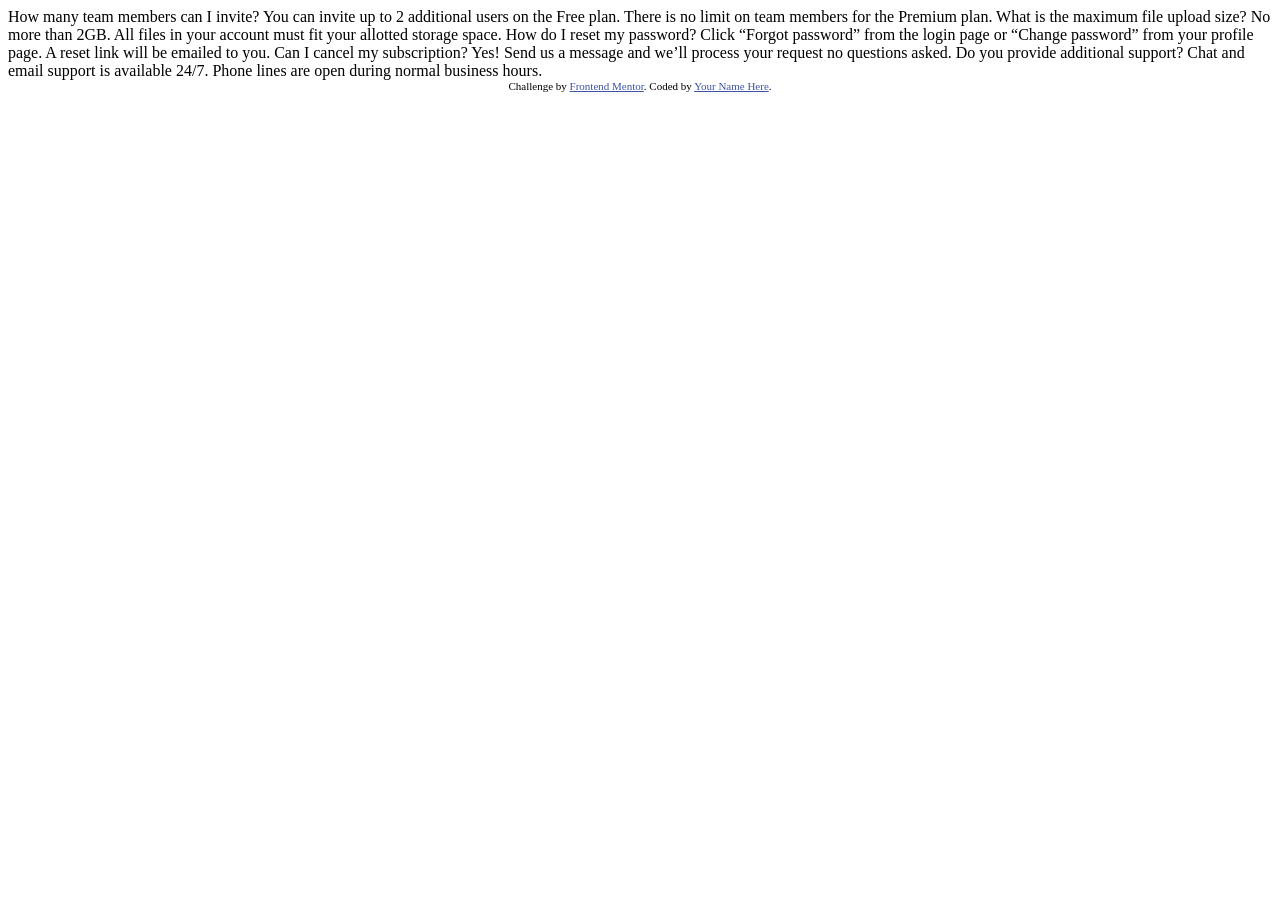
==== challenge-2/index.html @ e449826d "init" ====
<!DOCTYPE html>
<html lang="en">
<head>
  <meta charset="UTF-8">
  <meta name="viewport" content="width=device-width, initial-scale=1.0"> <!-- displays site properly based on user's device -->

  <link rel="icon" type="image/png" sizes="32x32" href="./images/favicon-32x32.png">
  
  <title>Frontend Mentor | FAQ Accordion Card</title>

  <!-- Feel free to remove these styles or customise in your own stylesheet 👍 -->
  <style>
    .attribution { font-size: 11px; text-align: center; }
    .attribution a { color: hsl(228, 45%, 44%); }
  </style>
</head>
<body>
  How many team members can I invite?
  You can invite up to 2 additional users on the Free plan. There is no limit on 
  team members for the Premium plan.

  What is the maximum file upload size?
  No more than 2GB. All files in your account must fit your allotted storage space.

  How do I reset my password?
  Click “Forgot password” from the login page or “Change password” from your profile page.
  A reset link will be emailed to you.

  Can I cancel my subscription?
  Yes! Send us a message and we’ll process your request no questions asked.

  Do you provide additional support?
  Chat and email support is available 24/7. Phone lines are open during normal business hours.

  <div class="attribution">
    Challenge by <a href="https://www.frontendmentor.io?ref=challenge" target="_blank">Frontend Mentor</a>. 
    Coded by <a href="#">Your Name Here</a>.
  </div>
</body>
</html>
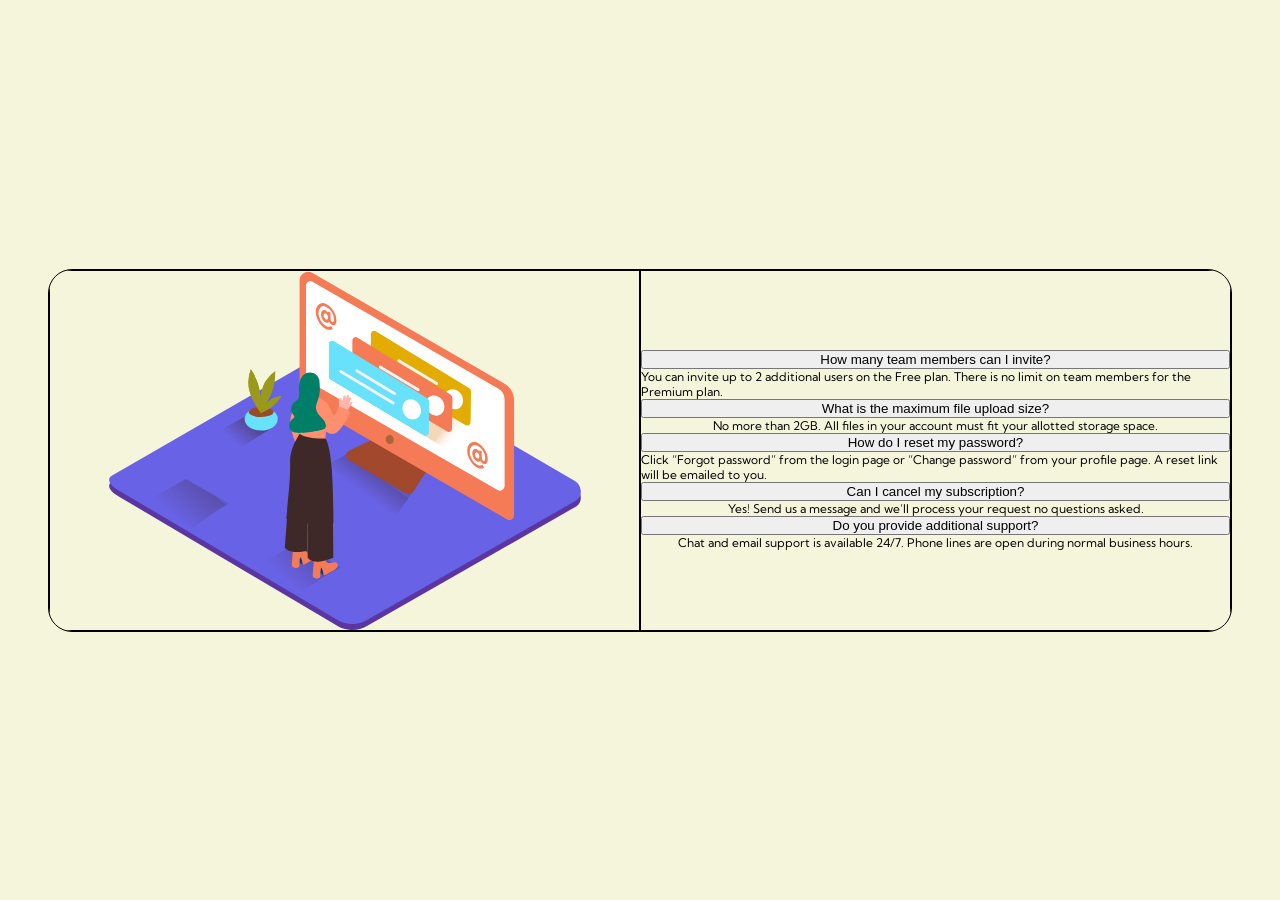
==== commit ce605699: "started" ====
--- a/challenge-2/index.html
+++ b/challenge-2/index.html
@@ -1,40 +1,43 @@
 <!DOCTYPE html>
 <html lang="en">
+
 <head>
   <meta charset="UTF-8">
-  <meta name="viewport" content="width=device-width, initial-scale=1.0"> <!-- displays site properly based on user's device -->
+  <meta name="viewport" content="width=device-width, initial-scale=1.0">
+  <!-- displays site properly based on user's device -->
+  <link rel="icon" type="image/png" sizes="32x32" href="./images/favicon-32x32.png">
+  <link rel="stylesheet" href="styles.css">
+  <link rel="preconnect" href="https://fonts.googleapis.com">
+  <link rel="preconnect" href="https://fonts.gstatic.com" crossorigin>
+  <link href="https://fonts.googleapis.com/css2?family=Kumbh+Sans:wght@400;700&display=swap" rel="stylesheet">
+  <title>Frontend Mentor | FAQ Accordion Card</title>
+</head>
 
-  <link rel="icon" type="image/png" sizes="32x32" href="./images/favicon-32x32.png">
-  
-  <title>Frontend Mentor | FAQ Accordion Card</title>
+<body>
+  <section class="main">
+    <div class="mobile">Mobile picture</div>
+    <div class="left">
+      <img src="./images/illustration-woman-online-desktop.svg" />
+    </div>
+    <div class="right">
+      <button>How many team members can I invite?</button>
+      You can invite up to 2 additional users on the Free plan. There is no limit on
+      team members for the Premium plan.
 
-  <!-- Feel free to remove these styles or customise in your own stylesheet 👍 -->
-  <style>
-    .attribution { font-size: 11px; text-align: center; }
-    .attribution a { color: hsl(228, 45%, 44%); }
-  </style>
-</head>
-<body>
-  How many team members can I invite?
-  You can invite up to 2 additional users on the Free plan. There is no limit on 
-  team members for the Premium plan.
+      <button>What is the maximum file upload size?</button>
+      No more than 2GB. All files in your account must fit your allotted storage space.
 
-  What is the maximum file upload size?
-  No more than 2GB. All files in your account must fit your allotted storage space.
+      <button>How do I reset my password?</button>
+      Click “Forgot password” from the login page or “Change password” from your profile page.
+      A reset link will be emailed to you.
 
-  How do I reset my password?
-  Click “Forgot password” from the login page or “Change password” from your profile page.
-  A reset link will be emailed to you.
+      <button>Can I cancel my subscription?</button>
+      Yes! Send us a message and we’ll process your request no questions asked.
 
-  Can I cancel my subscription?
-  Yes! Send us a message and we’ll process your request no questions asked.
+      <button>Do you provide additional support?</button>
+      Chat and email support is available 24/7. Phone lines are open during normal business hours.
+    </div>
+  </section>
+</body>
 
-  Do you provide additional support?
-  Chat and email support is available 24/7. Phone lines are open during normal business hours.
-
-  <div class="attribution">
-    Challenge by <a href="https://www.frontendmentor.io?ref=challenge" target="_blank">Frontend Mentor</a>. 
-    Coded by <a href="#">Your Name Here</a>.
-  </div>
-</body>
 </html>
--- a/challenge-2/styles.css
+++ b/challenge-2/styles.css
@@ -0,0 +1,52 @@
+*,
+html,
+body {
+    box-sizing: border-box;
+    padding: 0;
+    margin: 0;
+}
+
+html,
+body {
+    height: 100%;
+    width: 100%;
+    background-color: beige;
+    display: flex;
+    justify-content: center;
+    align-items: center;
+    font-family: 'Kumbh Sans', sans-serif;
+    font-size: 12px;
+}
+
+div,
+p,
+h1,
+section {
+    border: 1px solid black;
+}
+
+section {
+    display: flex;
+    flex-direction: row;
+    border-radius: 2em;
+    overflow: hidden;
+    max-width: 1440px;
+}
+
+.left,
+.right {
+    display: flex;
+    flex-direction: column;
+    justify-content: center;
+    align-items: center;
+    flex-basis: 50%;
+}
+
+.mobile {
+    flex-basis: 0%;
+    display: none;
+}
+
+button {
+    width: 100%;
+}
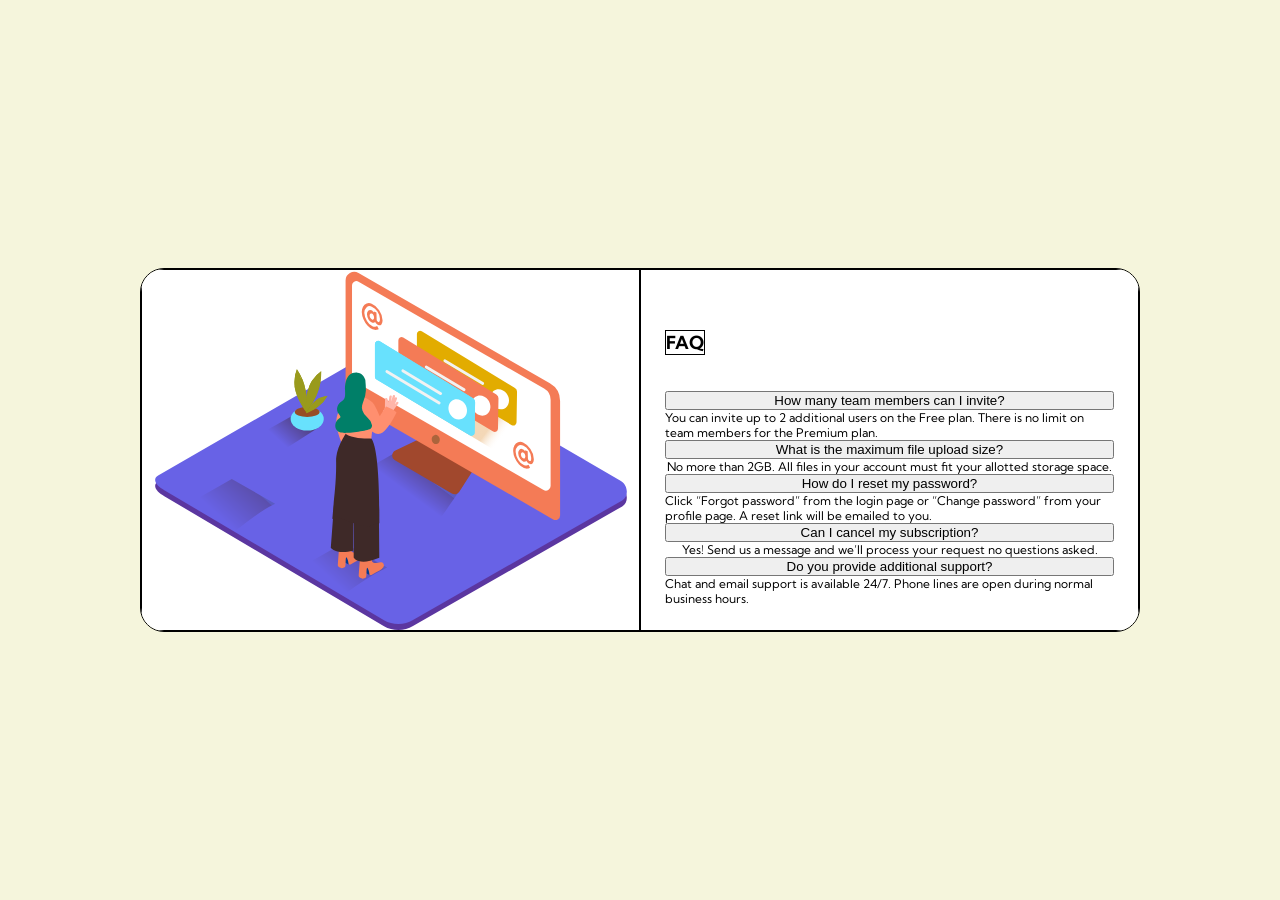
==== commit 3a4b354b: "process" ====
--- a/challenge-2/index.html
+++ b/challenge-2/index.html
@@ -20,6 +20,7 @@
       <img src="./images/illustration-woman-online-desktop.svg" />
     </div>
     <div class="right">
+      <h1>FAQ</h1>
       <button>How many team members can I invite?</button>
       You can invite up to 2 additional users on the Free plan. There is no limit on
       team members for the Premium plan.
--- a/challenge-2/styles.css
+++ b/challenge-2/styles.css
@@ -30,16 +30,26 @@
     flex-direction: row;
     border-radius: 2em;
     overflow: hidden;
-    max-width: 1440px;
+    max-width: 1000px;
 }
 
 .left,
 .right {
     display: flex;
     flex-direction: column;
-    justify-content: center;
+    justify-content: space-around;
     align-items: center;
     flex-basis: 50%;
+    background-color: white;
+}
+
+.right {
+    padding: 2em;
+}
+
+h1 {
+    align-self: flex-start;
+    margin: 2em 0;
 }
 
 .mobile {
@@ -49,4 +59,14 @@
 
 button {
     width: 100%;
+}
+
+:root {
+    --color-very-dark-blue: hsl(238, 29%, 16%);
+    --color-soft-red: hsl(14, 88%, 65%);
+    --color-dark-grayish-blue: hsl(237, 12%, 33%);
+    --color-dark-grayish-blue: hsl(240, 6%, 50%);
+
+    --color-bg-violet: hsl(273, 75%, 66%);
+    --color-bg-blue: hsl(240, 73%, 65%);
 }
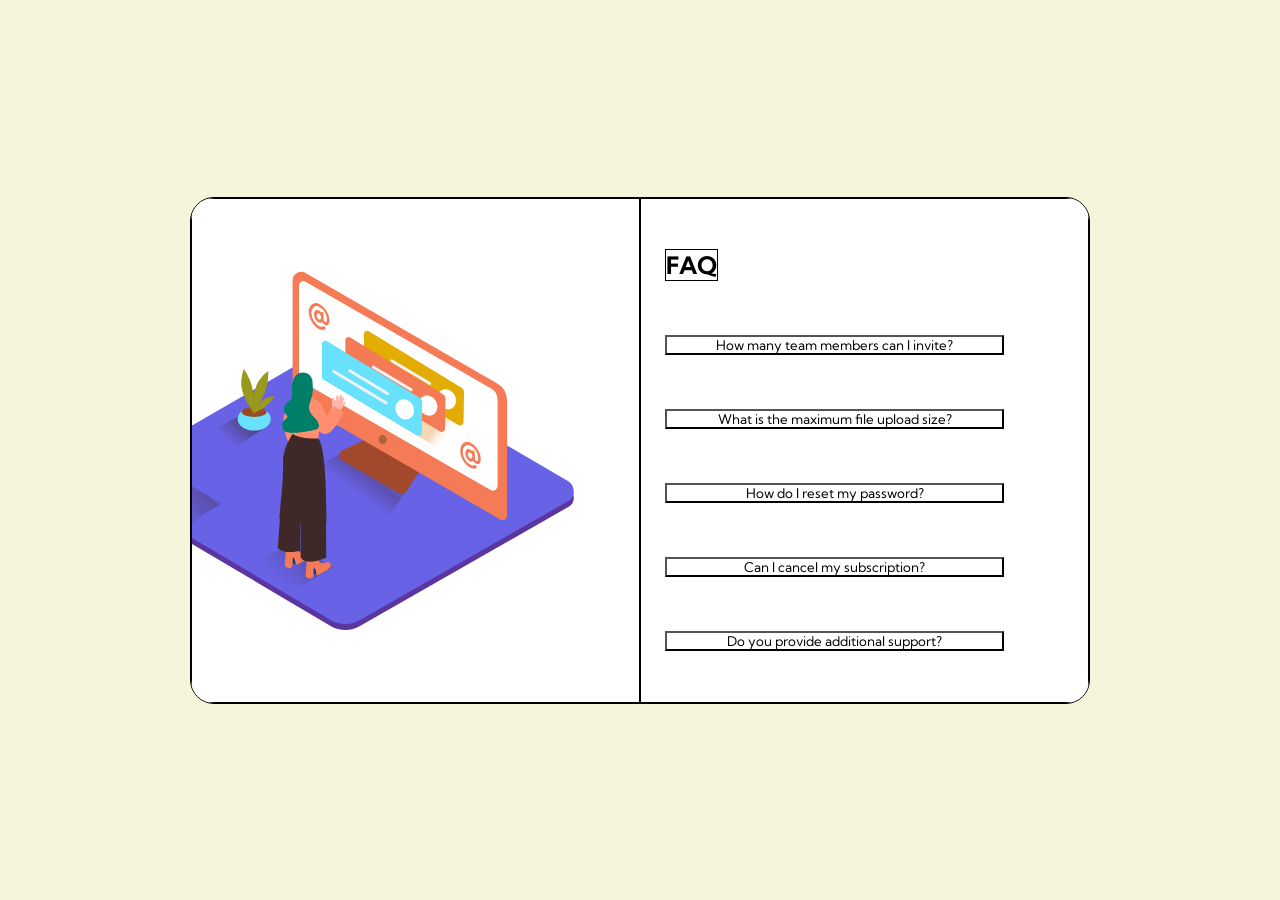
==== commit e6a36131: "needs rework" ====
--- a/challenge-2/index.html
+++ b/challenge-2/index.html
@@ -17,28 +17,43 @@
   <section class="main">
     <div class="mobile">Mobile picture</div>
     <div class="left">
-      <img src="./images/illustration-woman-online-desktop.svg" />
+      <img src="./images/illustration-woman-online-desktop.svg" id="desktop-img" />
     </div>
     <div class="right">
       <h1>FAQ</h1>
-      <button>How many team members can I invite?</button>
-      You can invite up to 2 additional users on the Free plan. There is no limit on
-      team members for the Premium plan.
+      <button class="accordion">How many team members can I invite?</button>
+      <div class="panel">You can invite up to 2 additional users on the Free plan. There is no limit on
+        team members for the Premium plan.</div>
 
-      <button>What is the maximum file upload size?</button>
-      No more than 2GB. All files in your account must fit your allotted storage space.
+      <button class="accordion">What is the maximum file upload size?</button>
+      <div class="panel">No more than 2GB. All files in your account must fit your allotted storage space.
+      </div>
 
-      <button>How do I reset my password?</button>
-      Click “Forgot password” from the login page or “Change password” from your profile page.
-      A reset link will be emailed to you.
+      <button class="accordion">How do I reset my password?</button>
+      <div class="panel">Click “Forgot password” from the login page or “Change password” from your profile page.
+        A reset link will be emailed to you.</div>
 
-      <button>Can I cancel my subscription?</button>
-      Yes! Send us a message and we’ll process your request no questions asked.
+      <button class="accordion">Can I cancel my subscription?</button>
+      <div class="panel">Yes! Send us a message and we’ll process your request no questions asked.
+      </div>
 
-      <button>Do you provide additional support?</button>
-      Chat and email support is available 24/7. Phone lines are open during normal business hours.
+      <button class="accordion">Do you provide additional support?</button>
+      <div class="panel">Chat and email support is available 24/7. Phone lines are open during normal business hours.
+      </div>
     </div>
   </section>
+  <script>
+
+    const acc = document.getElementsByClassName('accordion')
+    for (let i = 0; i < acc.length; i++) {
+      acc[i].addEventListener('click', () => {
+        this.classList.toggle('active')
+        const p = this.nextElementSibling
+        console.log(p)
+        p.style.display = p.style.display === 'block' ? 'none' : 'block'
+      })
+    }
+  </script>
 </body>
 
 </html>
--- a/challenge-2/styles.css
+++ b/challenge-2/styles.css
@@ -16,6 +16,7 @@
     align-items: center;
     font-family: 'Kumbh Sans', sans-serif;
     font-size: 12px;
+    font-weight: 400;
 }
 
 div,
@@ -30,7 +31,7 @@
     flex-direction: row;
     border-radius: 2em;
     overflow: hidden;
-    max-width: 1000px;
+    max-width: 900px;
 }
 
 .left,
@@ -41,15 +42,24 @@
     align-items: center;
     flex-basis: 50%;
     background-color: white;
+    overflow: hidden;
+}
+
+.left {
+    padding-right: 3em;
 }
 
 .right {
     padding: 2em;
+    align-items: flex-start;
+    padding-right: 7em;
 }
 
 h1 {
     align-self: flex-start;
-    margin: 2em 0;
+    /* margin: 1em 0; */
+    font-weight: 700;
+    font-size: 2em;
 }
 
 .mobile {
@@ -57,8 +67,22 @@
     display: none;
 }
 
-button {
+.accordion {
     width: 100%;
+    outline: none;
+    background-color: transparent;
+    font-family: inherit;
+    margin-right: 4em;
+}
+
+.panel {
+    display: none;
+}
+
+#desktop-img {
+    margin-right: 10rem;
+    margin-top: 6rem;
+    margin-bottom: 6rem;
 }
 
 :root {
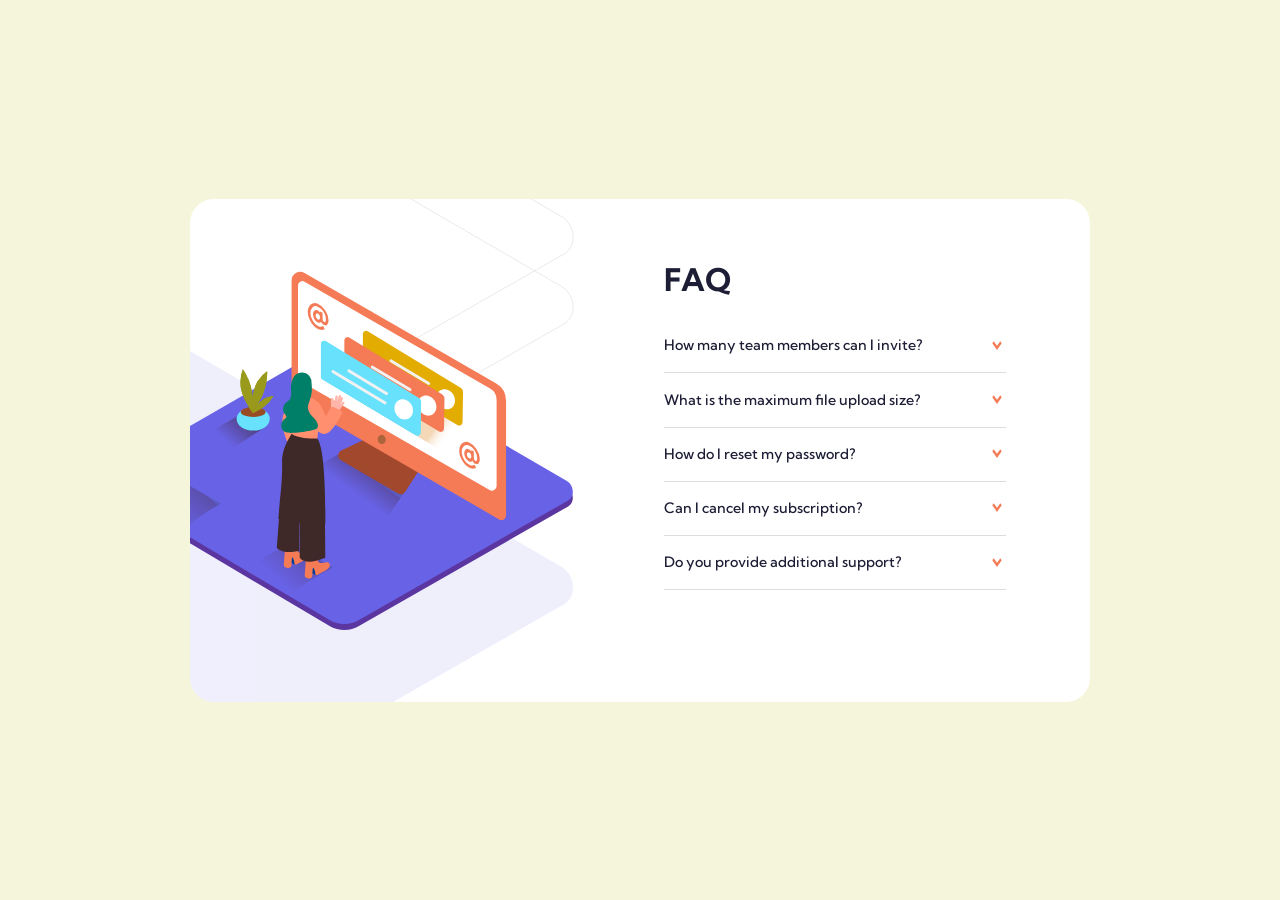
==== commit 4a226ba5: "update" ====
--- a/challenge-2/index.html
+++ b/challenge-2/index.html
@@ -15,45 +15,60 @@
 
 <body>
   <section class="main">
-    <div class="mobile">Mobile picture</div>
+    <div class="mobile">
+      <img src="./images/illustration-woman-online-mobile.svg" id="mobile-img">
+    </div>
     <div class="left">
-      <img src="./images/illustration-woman-online-desktop.svg" id="desktop-img" />
+      <!-- <img src="./images/bg-pattern-desktop.svg" id="desktop-background" /> -->
+      <img src="./images/illustration-woman-online-desktop.svg" id="desktop-img">
     </div>
     <div class="right">
       <h1>FAQ</h1>
-      <button class="accordion">How many team members can I invite?</button>
-      <div class="panel">You can invite up to 2 additional users on the Free plan. There is no limit on
-        team members for the Premium plan.</div>
-
-      <button class="accordion">What is the maximum file upload size?</button>
-      <div class="panel">No more than 2GB. All files in your account must fit your allotted storage space.
-      </div>
-
-      <button class="accordion">How do I reset my password?</button>
-      <div class="panel">Click “Forgot password” from the login page or “Change password” from your profile page.
-        A reset link will be emailed to you.</div>
-
-      <button class="accordion">Can I cancel my subscription?</button>
-      <div class="panel">Yes! Send us a message and we’ll process your request no questions asked.
-      </div>
-
-      <button class="accordion">Do you provide additional support?</button>
-      <div class="panel">Chat and email support is available 24/7. Phone lines are open during normal business hours.
-      </div>
+      <div class="accordion">
+        <div>
+          <input type="checkbox" id="section1" />
+          <label for="section1">
+            How many team members can I invite?
+            <img src="./images/icon-arrow-down.svg" class="arrow">
+          </label>
+          <p class="panel">You can invite up to 2 additional users on the Free plan. There is no limit on
+            team members for the Premium plan.</p>
+        </div>
+        <div>
+          <input type="checkbox" id="section2" />
+          <label for="section2">
+            What is the maximum file upload size?
+            <img src="./images/icon-arrow-down.svg" class="arrow">
+          </label>
+          <p class="panel">No more than 2GB. All files in your account must fit your allotted storage space.
+          </p>
+        </div>
+        <div>
+          <input type="checkbox" id="section3" />
+          <label for="section3">How do I reset my password?
+            <img src="./images/icon-arrow-down.svg" class="arrow"></label>
+          <p class="panel">Click “Forgot password” from the login page or “Change password” from your profile page.
+            A reset link will be emailed to you.</p>
+        </div>
+        <div>
+          <input type="checkbox" id="section4" />
+          <label for="section4">Can I cancel my subscription?
+            <img src="./images/icon-arrow-down.svg" class="arrow"></label>
+          <p class="panel">Yes! Send us a message and we’ll process your request no questions asked.
+          </p>
+        </div>
+        <div>
+          <input type="checkbox" id="section5" />
+          <label for="section5">Do you provide additional support?
+            <img src="./images/icon-arrow-down.svg" class="arrow"></label>
+          <p class="panel">Chat and email support is available 24/7. Phone lines are open during normal business
+            hours.
+          </p>
+        </div>
+      </div class="accordion">
     </div>
   </section>
-  <script>
 
-    const acc = document.getElementsByClassName('accordion')
-    for (let i = 0; i < acc.length; i++) {
-      acc[i].addEventListener('click', () => {
-        this.classList.toggle('active')
-        const p = this.nextElementSibling
-        console.log(p)
-        p.style.display = p.style.display === 'block' ? 'none' : 'block'
-      })
-    }
-  </script>
 </body>
 
 </html>
--- a/challenge-2/styles.css
+++ b/challenge-2/styles.css
@@ -17,25 +17,30 @@
     font-family: 'Kumbh Sans', sans-serif;
     font-size: 12px;
     font-weight: 400;
+    color: var(--color-dark-grayish-blue);
+    /* overflow: visible; */
 }
 
 div,
 p,
 h1,
+h2,
 section {
-    border: 1px solid black;
+    /* border: 1px solid black; */
 }
 
 section {
     display: flex;
     flex-direction: row;
+    flex-wrap: wrap;
     border-radius: 2em;
     overflow: hidden;
     max-width: 900px;
 }
 
 .left,
-.right {
+.right,
+.mobile {
     display: flex;
     flex-direction: column;
     justify-content: space-around;
@@ -43,23 +48,32 @@
     flex-basis: 50%;
     background-color: white;
     overflow: hidden;
+    position: relative;
 }
 
 .left {
     padding-right: 3em;
-}
+    background-image: url('./images/bg-pattern-desktop.svg');
+    background-size: 200%;
+    background-position-x: -43rem;
+    background-position-y: -20rem;
+    background-repeat: no-repeat;
+}
+
 
 .right {
     padding: 2em;
     align-items: flex-start;
+    justify-content: flex-start;
     padding-right: 7em;
 }
 
 h1 {
     align-self: flex-start;
-    /* margin: 1em 0; */
+    margin: 1.2em 0;
     font-weight: 700;
-    font-size: 2em;
+    font-size: 2.6em;
+    color: var(--color-very-dark-blue);
 }
 
 .mobile {
@@ -71,25 +85,130 @@
     width: 100%;
     outline: none;
     background-color: transparent;
-    font-family: inherit;
     margin-right: 4em;
-}
-
-.panel {
+    overflow: hidden;
+}
+
+.accordion input[type=checkbox] {
     display: none;
+}
+
+.accordion label {
+    display: block;
+    padding: 1.2em 0;
+    color: var(--color-very-dark-blue);
+    font-size: 1.2rem;
+    cursor: pointer;
+    position: relative;
+    font-weight: 500;
+    display: flex;
+    justify-content: space-between;
+}
+
+#section1~label {
+    padding-top: 0;
+}
+
+
+.accordion .panel {
+    display: none;
+    margin-bottom: 1em;
+}
+
+.accordion input:checked~.panel {
+    display: block;
+}
+
+.accordion input:checked~label {
+    font-weight: 700;
+    color: var(--color-very-dark-blue);
+}
+
+.accordion div {
+    border-bottom: 1px solid var(--color-thin);
+}
+
+.accordion label:hover,
+.accordion label:active {
+    font-weight: 700;
+    color: var(--color-soft-red);
 }
 
 #desktop-img {
     margin-right: 10rem;
     margin-top: 6rem;
     margin-bottom: 6rem;
-}
+    position: relative;
+}
+
+#desktop-background {
+    position: absolute;
+}
+
+#mobile-img {
+    max-height: 20em;
+    /* z-index: -1; */
+    position: absolute;
+}
+
+
+
+.accordion label img {
+    aspect-ratio: 1;
+    height: 0.7em;
+    margin: 0.3em;
+}
+
+.accordion input:checked~label img {
+    transform: rotate(180deg);
+}
+
+@media (max-width:850px) {
+
+    section {
+        overflow: visible;
+    }
+
+    .mobile,
+    .right {
+        display: flex;
+        flex-basis: 100%;
+        padding: 1em;
+        overflow: visible;
+    }
+
+    h1 {
+        align-self: center;
+    }
+
+    .left {
+        display: none;
+    }
+
+    .mobile {
+        min-height: 200px;
+        border-radius: 2em;
+        overflow: visible;
+        z-index: 1;
+        /* height: 10em; */
+        /* background-image: url('./images/bg-pattern-mobile.svg');
+        background-size: 50%;
+        background-repeat: no-repeat;
+        background-position-x: 50%; */
+    }
+
+    .accordion {
+        margin-right: 1em;
+    }
+}
+
 
 :root {
     --color-very-dark-blue: hsl(238, 29%, 16%);
     --color-soft-red: hsl(14, 88%, 65%);
-    --color-dark-grayish-blue: hsl(237, 12%, 33%);
+    /* --color-dark-grayish-blue: hsl(237, 12%, 33%); */
     --color-dark-grayish-blue: hsl(240, 6%, 50%);
+    --color-thin: hsla(240, 6%, 50%, 0.25);
 
     --color-bg-violet: hsl(273, 75%, 66%);
     --color-bg-blue: hsl(240, 73%, 65%);
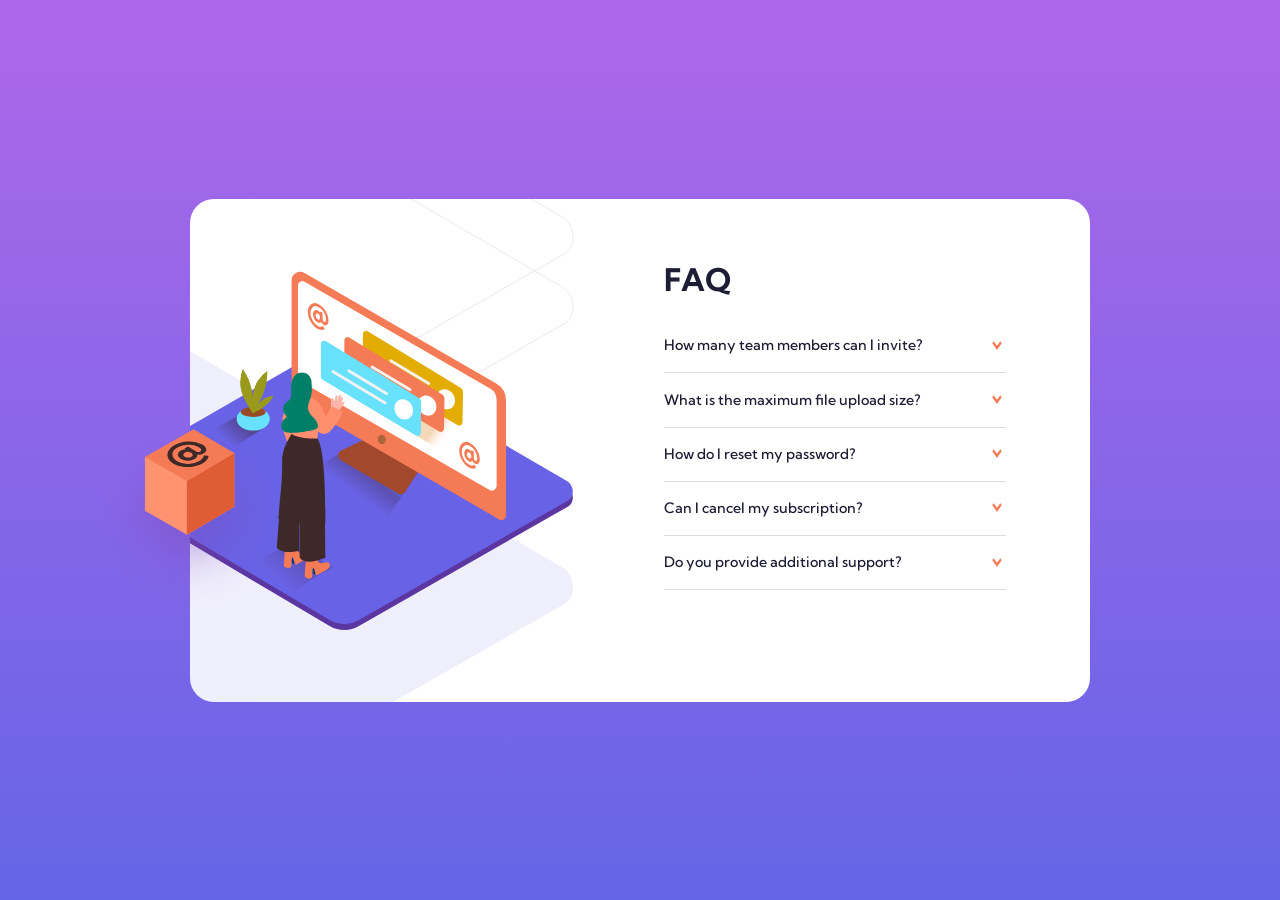
==== commit 632eb956: "done..more or less" ====
--- a/challenge-2/index.html
+++ b/challenge-2/index.html
@@ -14,60 +14,62 @@
 </head>
 
 <body>
-  <section class="main">
-    <div class="mobile">
-      <img src="./images/illustration-woman-online-mobile.svg" id="mobile-img">
-    </div>
-    <div class="left">
-      <!-- <img src="./images/bg-pattern-desktop.svg" id="desktop-background" /> -->
-      <img src="./images/illustration-woman-online-desktop.svg" id="desktop-img">
-    </div>
-    <div class="right">
-      <h1>FAQ</h1>
-      <div class="accordion">
-        <div>
-          <input type="checkbox" id="section1" />
-          <label for="section1">
-            How many team members can I invite?
-            <img src="./images/icon-arrow-down.svg" class="arrow">
-          </label>
-          <p class="panel">You can invite up to 2 additional users on the Free plan. There is no limit on
-            team members for the Premium plan.</p>
-        </div>
-        <div>
-          <input type="checkbox" id="section2" />
-          <label for="section2">
-            What is the maximum file upload size?
-            <img src="./images/icon-arrow-down.svg" class="arrow">
-          </label>
-          <p class="panel">No more than 2GB. All files in your account must fit your allotted storage space.
-          </p>
-        </div>
-        <div>
-          <input type="checkbox" id="section3" />
-          <label for="section3">How do I reset my password?
-            <img src="./images/icon-arrow-down.svg" class="arrow"></label>
-          <p class="panel">Click “Forgot password” from the login page or “Change password” from your profile page.
-            A reset link will be emailed to you.</p>
-        </div>
-        <div>
-          <input type="checkbox" id="section4" />
-          <label for="section4">Can I cancel my subscription?
-            <img src="./images/icon-arrow-down.svg" class="arrow"></label>
-          <p class="panel">Yes! Send us a message and we’ll process your request no questions asked.
-          </p>
-        </div>
-        <div>
-          <input type="checkbox" id="section5" />
-          <label for="section5">Do you provide additional support?
-            <img src="./images/icon-arrow-down.svg" class="arrow"></label>
-          <p class="panel">Chat and email support is available 24/7. Phone lines are open during normal business
-            hours.
-          </p>
-        </div>
-      </div class="accordion">
-    </div>
-  </section>
+  <main>
+    <img src="./images/illustration-box-desktop.svg" id="box-img">
+    <section class="main">
+      <div class="mobile">
+        <img src="./images/illustration-woman-online-mobile.svg" id="mobile-img">
+      </div>
+      <div class="left">
+        <img src="./images/illustration-woman-online-desktop.svg" id="desktop-img">
+      </div>
+      <div class="right">
+        <h1>FAQ</h1>
+        <div class="accordion">
+          <div>
+            <input type="checkbox" id="section1" />
+            <label for="section1">
+              How many team members can I invite?
+              <img src="./images/icon-arrow-down.svg" class="arrow">
+            </label>
+            <p class="panel">You can invite up to 2 additional users on the Free plan. There is no limit on
+              team members for the Premium plan.</p>
+          </div>
+          <div>
+            <input type="checkbox" id="section2" />
+            <label for="section2">
+              What is the maximum file upload size?
+              <img src="./images/icon-arrow-down.svg" class="arrow">
+            </label>
+            <p class="panel">No more than 2GB. All files in your account must fit your allotted storage space.
+            </p>
+          </div>
+          <div>
+            <input type="checkbox" id="section3" />
+            <label for="section3">How do I reset my password?
+              <img src="./images/icon-arrow-down.svg" class="arrow"></label>
+            <p class="panel">Click “Forgot password” from the login page or “Change password” from your profile page.
+              A reset link will be emailed to you.</p>
+          </div>
+          <div>
+            <input type="checkbox" id="section4" />
+            <label for="section4">Can I cancel my subscription?
+              <img src="./images/icon-arrow-down.svg" class="arrow"></label>
+            <p class="panel">Yes! Send us a message and we’ll process your request no questions asked.
+            </p>
+          </div>
+          <div>
+            <input type="checkbox" id="section5" />
+            <label for="section5">Do you provide additional support?
+              <img src="./images/icon-arrow-down.svg" class="arrow"></label>
+            <p class="panel">Chat and email support is available 24/7. Phone lines are open during normal business
+              hours.
+            </p>
+          </div>
+        </div class="accordion">
+      </div>
+    </section>
+  </main>
 
 </body>
 
--- a/challenge-2/styles.css
+++ b/challenge-2/styles.css
@@ -18,7 +18,7 @@
     font-size: 12px;
     font-weight: 400;
     color: var(--color-dark-grayish-blue);
-    /* overflow: visible; */
+    background-image: linear-gradient(-180deg, hsl(273, 75%, 66%), hsl(240, 73%, 65%));
 }
 
 div,
@@ -29,6 +29,10 @@
     /* border: 1px solid black; */
 }
 
+main {
+    position: relative;
+}
+
 section {
     display: flex;
     flex-direction: row;
@@ -48,7 +52,7 @@
     flex-basis: 50%;
     background-color: white;
     overflow: hidden;
-    position: relative;
+
 }
 
 .left {
@@ -58,6 +62,9 @@
     background-position-x: -43rem;
     background-position-y: -20rem;
     background-repeat: no-repeat;
+    overflow: hidden;
+    position: relative;
+
 }
 
 
@@ -79,6 +86,7 @@
 .mobile {
     flex-basis: 0%;
     display: none;
+    width: 320px;
 }
 
 .accordion {
@@ -145,10 +153,20 @@
     position: absolute;
 }
 
+#box-img {
+    position: absolute;
+    left: -10em;
+    z-index: 1;
+    top: 19rem;
+    left: -8rem;
+}
+
 #mobile-img {
     max-height: 20em;
     /* z-index: -1; */
     position: absolute;
+    top: -11rem;
+    width: 80%;
 }
 
 
@@ -163,7 +181,7 @@
     transform: rotate(180deg);
 }
 
-@media (max-width:850px) {
+@media (max-width:800px) {
 
     section {
         overflow: visible;
@@ -185,21 +203,34 @@
         display: none;
     }
 
+    .right {
+        border-radius: 0 0 2em 2em;
+        overflow: visible;
+        /* max-width: 320px; */
+    }
+
     .mobile {
-        min-height: 200px;
-        border-radius: 2em;
+        min-height: 120px;
+        border-radius: 2em 2em 0 0;
         overflow: visible;
         z-index: 1;
-        /* height: 10em; */
-        /* background-image: url('./images/bg-pattern-mobile.svg');
-        background-size: 50%;
+        position: relative;
+        background-image: url('./images/bg-pattern-mobile.svg');
         background-repeat: no-repeat;
-        background-position-x: 50%; */
+        background-position: center;
+        background-position-y: 2em;
+        /* max-width: 320px; */
     }
 
     .accordion {
         margin-right: 1em;
-    }
+        margin-bottom: 3em;
+    }
+
+    #box-img {
+        display: none;
+    }
+
 }
 
 
